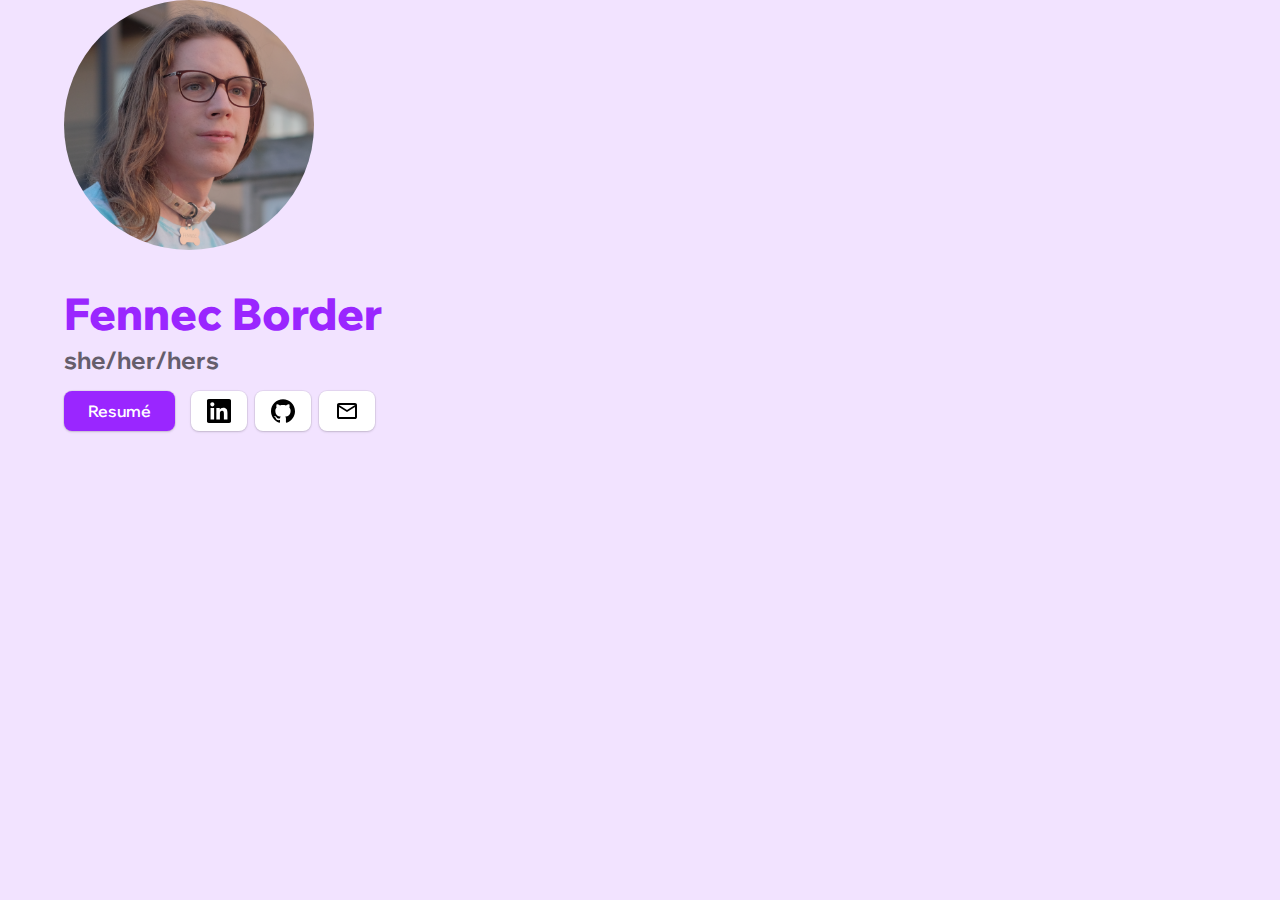
==== html/index.html @ 412e0c1d "yes" ====
<!DOCTYPE html>
<html lang="en">

<head>

    <meta charset="UTF-8">
    <meta name="viewport" content="width=device-width, initial-scale=1.0">
    <title>Fennec Border</title>
    <link rel="icon" type="image/png" href="./assets/images/fav.png">
    <!-- CSS -->
    <link href="./assets/css/index.css" rel="stylesheet">
    <!-- FONTS -->
    <link rel="preconnect" href="https://fonts.googleapis.com">
    <link rel="preconnect" href="https://fonts.gstatic.com" crossorigin>
    <link href="https://fonts.googleapis.com/css2?family=Wix+Madefor+Display:wght@400..800&display=swap"
        rel="stylesheet">
    <!-- Open Graph -->
    <meta name="description"
        content="Fennec has experience ranging from computers & web development to low-voltage electrical work and troubleshooting. She is a dependable team player and a motivated life-long learner.">
    <!-- Facebook Meta Tags -->
    <meta property="og:url" content="https://fenborder.com">
    <meta property="og:type" content="website">
    <meta property="og:title" content="Fennec Border">
    <meta property="og:description"
        content="Fennec has experience ranging from computers & web development to low-voltage electrical work and troubleshooting. She is a dependable team player and a motivated life-long learner.">
    <meta property="og:image" content="https://fenborder.com/assets/images/open-graph.jpg">
    <!-- Twitter Meta Tags -->
    <meta name="twitter:card" content="summary_large_image">
    <meta property="twitter:domain" content="fenborder.com">
    <meta property="twitter:url" content="https://fenborder.com/">
    <meta name="twitter:title"
        content="Fennec has experience ranging from computers & web development to low-voltage electrical work and troubleshooting. She is a dependable team player and a motivated life-long learner.">
    <meta name="twitter:description"
        content="Fennec has experience ranging from computers & web development to low-voltage electrical work and troubleshooting. She is a dependable team player and a motivated life-long learner.">
    <meta name="twitter:image" content="https://fenborder.com/assets/images/open-graph.jpg">
    <meta name="theme-color" content="#ff99b9">
</head>

<body>

    <div class="container fullHeight center">
        <a class="pfp" href="./new.html">
            <img src="./assets/images/profile.png">
        </a>
        <div class="spacer"></div>
        <div class="info">
            <h1>Fennec Border</h1>
            <h3 class="subtitle">she/her/hers</h3>
            <div class="buttons">
                <a class="button primary wide" title="Resumé" href="./new.html"
                    title="Resumé"><span>Resumé</span></a>
                <a class="button" tabindex="1" href="https://www.linkedin.com/in/fennec-border/"><svg role="img"
                        viewBox="0 0 24 24" xmlns="http://www.w3.org/2000/svg">
                        <title>LinkedIn</title>
                        <path
                            d="M20.447 20.452h-3.554v-5.569c0-1.328-.027-3.037-1.852-3.037-1.853 0-2.136 1.445-2.136 2.939v5.667H9.351V9h3.414v1.561h.046c.477-.9 1.637-1.85 3.37-1.85 3.601 0 4.267 2.37 4.267 5.455v6.286zM5.337 7.433c-1.144 0-2.063-.926-2.063-2.065 0-1.138.92-2.063 2.063-2.063 1.14 0 2.064.925 2.064 2.063 0 1.139-.925 2.065-2.064 2.065zm1.782 13.019H3.555V9h3.564v11.452zM22.225 0H1.771C.792 0 0 .774 0 1.729v20.542C0 23.227.792 24 1.771 24h20.451C23.2 24 24 23.227 24 22.271V1.729C24 .774 23.2 0 22.222 0h.003z" />
                    </svg></a>
                <a class="button" tabindex="1" title="GitHub" href="https://github.com/Flolon" title="GitHub"><svg
                        role="img" viewBox="0 0 24 24" xmlns="http://www.w3.org/2000/svg">
                        <title>GitHub</title>
                        <path
                            d="M12 .297c-6.63 0-12 5.373-12 12 0 5.303 3.438 9.8 8.205 11.385.6.113.82-.258.82-.577 0-.285-.01-1.04-.015-2.04-3.338.724-4.042-1.61-4.042-1.61C4.422 18.07 3.633 17.7 3.633 17.7c-1.087-.744.084-.729.084-.729 1.205.084 1.838 1.236 1.838 1.236 1.07 1.835 2.809 1.305 3.495.998.108-.776.417-1.305.76-1.605-2.665-.3-5.466-1.332-5.466-5.93 0-1.31.465-2.38 1.235-3.22-.135-.303-.54-1.523.105-3.176 0 0 1.005-.322 3.3 1.23.96-.267 1.98-.399 3-.405 1.02.006 2.04.138 3 .405 2.28-1.552 3.285-1.23 3.285-1.23.645 1.653.24 2.873.12 3.176.765.84 1.23 1.91 1.23 3.22 0 4.61-2.805 5.625-5.475 5.92.42.36.81 1.096.81 2.22 0 1.606-.015 2.896-.015 3.286 0 .315.21.69.825.57C20.565 22.092 24 17.592 24 12.297c0-6.627-5.373-12-12-12" />
                    </svg></a>
                <a class="button" tabindex="1" title="Email" href="mailto:me@fenborder.com" title="Email"><svg
                        xmlns="http://www.w3.org/2000/svg" height="24" viewBox="0 -960 960 960" width="24">
                        <title>Email</title>
                        <path
                            d="M160-160q-33 0-56.5-23.5T80-240v-480q0-33 23.5-56.5T160-800h640q33 0 56.5 23.5T880-720v480q0 33-23.5 56.5T800-160H160Zm320-280L160-640v400h640v-400L480-440Zm0-80 320-200H160l320 200ZM160-640v-80 480-400Z" />
                    </svg></a>
            </div>
        </div>
    </div>

</body>

</html>
---- html/assets/css/index.css ----
:root {
	--primary: #9a26ff;
	--primary-active: #8e2ae7;
	--primary-bg: #f2e3ff;
	--secondary: #655e6c;
	--secondary-bg: #e7cbff;
}

body {
	background: var(--primary-bg);
	margin: 0;
	font-family: "Wix Madefor Display", sans-serif;
	font-optical-sizing: auto;
	font-style: normal;
	color: var(--secondary);
}

a {
	text-decoration: none;
	color: var(--primary);
}

button {
	background: none;
	color: inherit;
	border: none;
	padding: 0;
	font: inherit;
	cursor: pointer;
	outline: inherit;
}

.flex-grow {
	display: flex;
	flex-grow: 1;
}

.container {
	margin: 0 auto;
	padding: 0 calc(100vw * 0.05);
}

.container.fullHeight {
	height: 100vh;
}

.container.center {
	align-items: center;
	justify-content: center;
}

.flex {
	display: flex;
}

.flex-grow {
	display: flex;
	flex-grow: 1;
}

.flex-column {
	flex-flow: column;
}

.full-width {
	width: 100%;
}

.margin-top {
	margin-top: 1rem;
}

.margin-bottom {
	margin-bottom: 1rem;
}

.title.primary {
	color: var(--primary);
}

.nav {
	display: flex;
	background: #fff;
	box-shadow: rgba(0, 0, 0, 0.05) 0px 6px 24px 0px, rgba(0, 0, 0, 0.08) 0px 0px 0px 1px;
}

.nav .container {
	display: flex;
	align-items: center;
	height: auto;
	line-height: normal;
	padding: 0.75rem 12px;
}

.nav .buttons {
	display: inline-flex;
	align-items: center;
	margin: 0!important;
}

.nav .title {
	font-weight: 700;
	font-size: 1.25rem;
	color: var(--primary);
	text-decoration: none;
}

.pfp img {
	object-fit: cover;
	width: 250px;
	height: 250px;
	border-radius: 50%;
}

.spacer {
	padding: 1rem;
}

.info {
	line-height: normal;
}

.info h1 {
	color: var(--primary);
	font-weight: 800;
	font-size: 2.75rem;
	margin: 0;
}

.info .subtitle {
	margin: 0.25rem 0 1rem 0;
	font-size: 1.5rem;
}

article {
	display: block;
}

.buttons {
	margin-bottom: 1rem;
	display: flex;
}

.buttons .button.primary:first-child {
	margin-right: 8px;
}

.buttons .button:not(:first-child) {
	margin-left: 8px;
}

.button {
	display: inline-flex;
	align-items: center;
	justify-content: center;
	cursor: pointer;
	text-decoration: none;
	font-weight: 600;
	background: #fff;
	padding: 0.5em 1rem;
	border-radius: 8px;
	box-shadow: rgba(0, 0, 0, 0.1) 0px 1px 3px 0px,
		rgba(0, 0, 0, 0.06) 0px 1px 2px 0px, rgba(0, 0, 0, 0.05) 0px 0px 0px 1px;
	transition: box-shadow 0.15s ease-out, background-color 0.15s ease-out;
}

.button svg {
	width: 24px;
	height: 24px;
}

.button:hover {
	box-shadow: rgba(0, 0, 0, 0.1) 0px 4px 6px -1px,
		rgba(0, 0, 0, 0.06) 0px 2px 4px -1px, rgba(0, 0, 0, 0.05) 0px 0px 0px 1px;
}

.button:focus {
	background: #f8f8f8;
	box-shadow: rgba(0, 0, 0, 0.1) 0px 10px 15px -3px,
		rgba(0, 0, 0, 0.05) 0px 4px 6px -2px, rgba(0, 0, 0, 0.05) 0px 0px 0px 1px;
}

.button.primary {
	background: var(--primary);
	color: #fff;
}

.button.primary:hover {
	/* 	background: #a33aff; */
}

.button.primary:focus {
	background: var(--primary-active);
}

.button.wide {
	padding: 0.5em 1.5rem;
}

.topHeader {
	display: flex;
	align-items: center;
	align-content: center;
	width: 100%;
}

.topHeader .buttons {
	margin: 0;
	justify-content: flex-end;
	align-content: center;
}

footer {
	margin: 3rem auto 0 auto;
	padding: 1rem calc(100vw * 0.05);
	background-color: var(--secondary-bg);
}

footer h1, footer h2, footer h3, footer h4 {
	margin: 0;
}
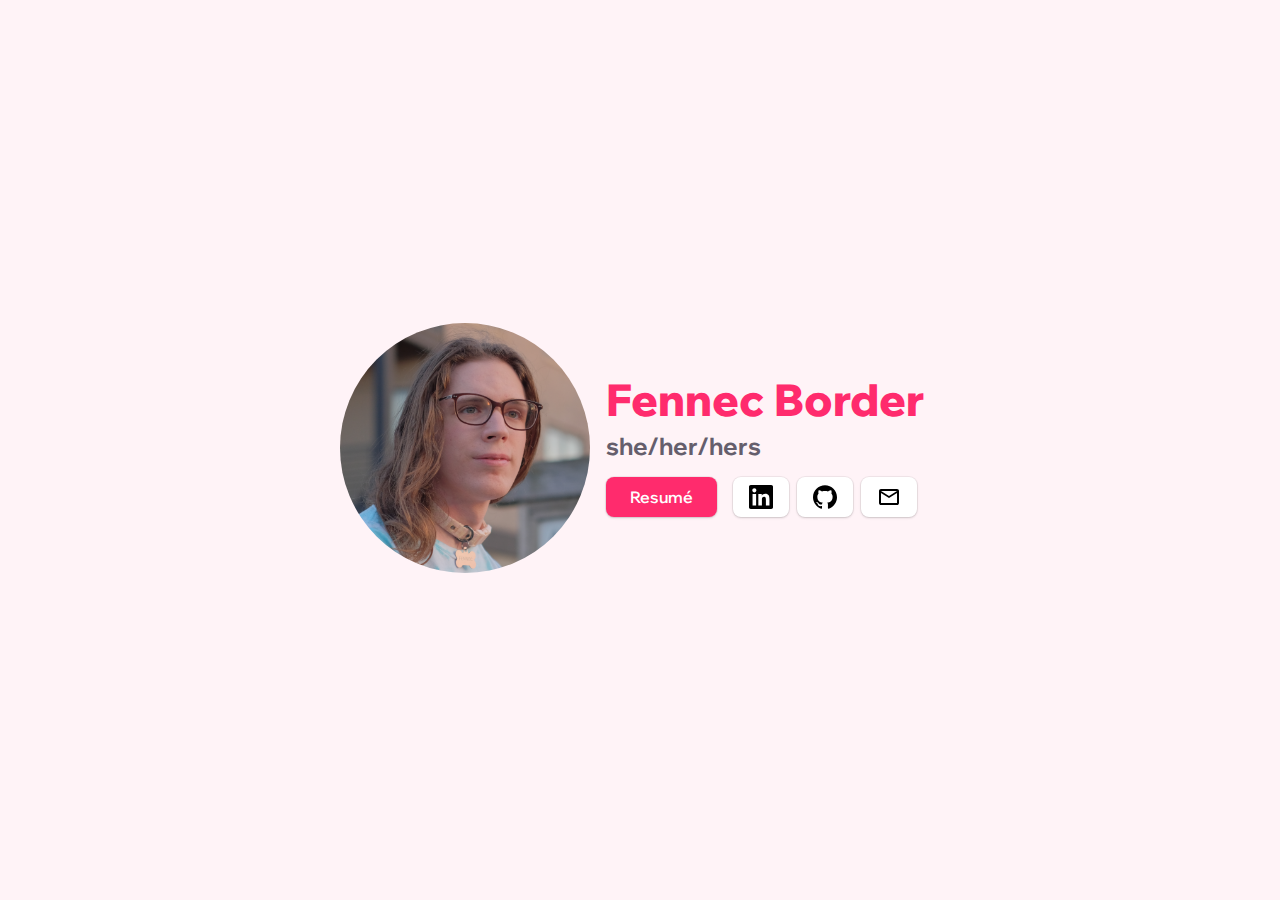
==== commit bf9cb460: "add gitignore change colors & fix on mobile" ====
--- a/html/index.html
+++ b/html/index.html
@@ -38,39 +38,38 @@
 
 <body>
 
-    <div class="container fullHeight center">
-        <a class="pfp" href="./new.html">
-            <img src="./assets/images/profile.png">
-        </a>
-        <div class="spacer"></div>
-        <div class="info">
-            <h1>Fennec Border</h1>
-            <h3 class="subtitle">she/her/hers</h3>
-            <div class="buttons">
-                <a class="button primary wide" title="Resumé" href="./new.html"
-                    title="Resumé"><span>Resumé</span></a>
-                <a class="button" tabindex="1" href="https://www.linkedin.com/in/fennec-border/"><svg role="img"
-                        viewBox="0 0 24 24" xmlns="http://www.w3.org/2000/svg">
-                        <title>LinkedIn</title>
-                        <path
-                            d="M20.447 20.452h-3.554v-5.569c0-1.328-.027-3.037-1.852-3.037-1.853 0-2.136 1.445-2.136 2.939v5.667H9.351V9h3.414v1.561h.046c.477-.9 1.637-1.85 3.37-1.85 3.601 0 4.267 2.37 4.267 5.455v6.286zM5.337 7.433c-1.144 0-2.063-.926-2.063-2.065 0-1.138.92-2.063 2.063-2.063 1.14 0 2.064.925 2.064 2.063 0 1.139-.925 2.065-2.064 2.065zm1.782 13.019H3.555V9h3.564v11.452zM22.225 0H1.771C.792 0 0 .774 0 1.729v20.542C0 23.227.792 24 1.771 24h20.451C23.2 24 24 23.227 24 22.271V1.729C24 .774 23.2 0 22.222 0h.003z" />
-                    </svg></a>
-                <a class="button" tabindex="1" title="GitHub" href="https://github.com/Flolon" title="GitHub"><svg
-                        role="img" viewBox="0 0 24 24" xmlns="http://www.w3.org/2000/svg">
-                        <title>GitHub</title>
-                        <path
-                            d="M12 .297c-6.63 0-12 5.373-12 12 0 5.303 3.438 9.8 8.205 11.385.6.113.82-.258.82-.577 0-.285-.01-1.04-.015-2.04-3.338.724-4.042-1.61-4.042-1.61C4.422 18.07 3.633 17.7 3.633 17.7c-1.087-.744.084-.729.084-.729 1.205.084 1.838 1.236 1.838 1.236 1.07 1.835 2.809 1.305 3.495.998.108-.776.417-1.305.76-1.605-2.665-.3-5.466-1.332-5.466-5.93 0-1.31.465-2.38 1.235-3.22-.135-.303-.54-1.523.105-3.176 0 0 1.005-.322 3.3 1.23.96-.267 1.98-.399 3-.405 1.02.006 2.04.138 3 .405 2.28-1.552 3.285-1.23 3.285-1.23.645 1.653.24 2.873.12 3.176.765.84 1.23 1.91 1.23 3.22 0 4.61-2.805 5.625-5.475 5.92.42.36.81 1.096.81 2.22 0 1.606-.015 2.896-.015 3.286 0 .315.21.69.825.57C20.565 22.092 24 17.592 24 12.297c0-6.627-5.373-12-12-12" />
-                    </svg></a>
-                <a class="button" tabindex="1" title="Email" href="mailto:me@fenborder.com" title="Email"><svg
-                        xmlns="http://www.w3.org/2000/svg" height="24" viewBox="0 -960 960 960" width="24">
-                        <title>Email</title>
-                        <path
-                            d="M160-160q-33 0-56.5-23.5T80-240v-480q0-33 23.5-56.5T160-800h640q33 0 56.5 23.5T880-720v480q0 33-23.5 56.5T800-160H160Zm320-280L160-640v400h640v-400L480-440Zm0-80 320-200H160l320 200ZM160-640v-80 480-400Z" />
-                    </svg></a>
-            </div>
-        </div>
+    <div class="container flex flex-wrap flex-content-center fullHeight center">
+		<a class="pfp" href="./new.html">
+		<img src="./assets/images/profile.png">
+		</a>
+		<div class="info">
+			<h1>Fennec Border</h1>
+			<h3 class="subtitle">she/her/hers</h3>
+			<div class="buttons">
+				<a class="button primary wide" title="Resumé" href="./new.html"
+									      title="Resumé"><span>Resumé</span></a>
+				<a class="button" tabindex="1" href="https://www.linkedin.com/in/fennec-border/"><svg role="img"
+														      viewBox="0 0 24 24" xmlns="http://www.w3.org/2000/svg">
+						<title>LinkedIn</title>
+						<path
+								d="M20.447 20.452h-3.554v-5.569c0-1.328-.027-3.037-1.852-3.037-1.853 0-2.136 1.445-2.136 2.939v5.667H9.351V9h3.414v1.561h.046c.477-.9 1.637-1.85 3.37-1.85 3.601 0 4.267 2.37 4.267 5.455v6.286zM5.337 7.433c-1.144 0-2.063-.926-2.063-2.065 0-1.138.92-2.063 2.063-2.063 1.14 0 2.064.925 2.064 2.063 0 1.139-.925 2.065-2.064 2.065zm1.782 13.019H3.555V9h3.564v11.452zM22.225 0H1.771C.792 0 0 .774 0 1.729v20.542C0 23.227.792 24 1.771 24h20.451C23.2 24 24 23.227 24 22.271V1.729C24 .774 23.2 0 22.222 0h.003z" />
+					</svg></a>
+					<a class="button" tabindex="1" title="GitHub" href="https://github.com/Flolon" title="GitHub"><svg
+														       role="img" viewBox="0 0 24 24" xmlns="http://www.w3.org/2000/svg">
+							<title>GitHub</title>
+							<path
+									d="M12 .297c-6.63 0-12 5.373-12 12 0 5.303 3.438 9.8 8.205 11.385.6.113.82-.258.82-.577 0-.285-.01-1.04-.015-2.04-3.338.724-4.042-1.61-4.042-1.61C4.422 18.07 3.633 17.7 3.633 17.7c-1.087-.744.084-.729.084-.729 1.205.084 1.838 1.236 1.838 1.236 1.07 1.835 2.809 1.305 3.495.998.108-.776.417-1.305.76-1.605-2.665-.3-5.466-1.332-5.466-5.93 0-1.31.465-2.38 1.235-3.22-.135-.303-.54-1.523.105-3.176 0 0 1.005-.322 3.3 1.23.96-.267 1.98-.399 3-.405 1.02.006 2.04.138 3 .405 2.28-1.552 3.285-1.23 3.285-1.23.645 1.653.24 2.873.12 3.176.765.84 1.23 1.91 1.23 3.22 0 4.61-2.805 5.625-5.475 5.92.42.36.81 1.096.81 2.22 0 1.606-.015 2.896-.015 3.286 0 .315.21.69.825.57C20.565 22.092 24 17.592 24 12.297c0-6.627-5.373-12-12-12" />
+						</svg></a>
+						<a class="button" tabindex="1" title="Email" href="mailto:me@fenborder.com" title="Email"><svg
+															    xmlns="http://www.w3.org/2000/svg" height="24" viewBox="0 -960 960 960" width="24">
+								<title>Email</title>
+								<path
+										d="M160-160q-33 0-56.5-23.5T80-240v-480q0-33 23.5-56.5T160-800h640q33 0 56.5 23.5T880-720v480q0 33-23.5 56.5T800-160H160Zm320-280L160-640v400h640v-400L480-440Zm0-80 320-200H160l320 200ZM160-640v-80 480-400Z" />
+							</svg></a>
+			</div>
+		</div>
     </div>
 
 </body>
 
-</html>+</html>
--- a/html/assets/css/index.css
+++ b/html/assets/css/index.css
@@ -1,9 +1,8 @@
 :root {
-	--primary: #9a26ff;
-	--primary-active: #8e2ae7;
-	--primary-bg: #f2e3ff;
-	--secondary: #655e6c;
-	--secondary-bg: #e7cbff;
+    --primary: #ff2b6d;
+    --primary-active: #e33f72;
+    --primary-bg: #fff3f7;
+    --secondary: #655e6c;
 }
 
 body {
@@ -35,6 +34,10 @@
 	flex-grow: 1;
 }
 
+.flex-wrap {
+	flex-wrap: wrap;
+}
+
 .container {
 	margin: 0 auto;
 	padding: 0 calc(100vw * 0.05);
@@ -62,6 +65,10 @@
 	flex-flow: column;
 }
 
+.flex-content-center {
+	align-content: center;
+}
+
 .full-width {
 	width: 100%;
 }
@@ -80,6 +87,7 @@
 
 .nav {
 	display: flex;
+	z-index: 2;
 	background: #fff;
 	box-shadow: rgba(0, 0, 0, 0.05) 0px 6px 24px 0px, rgba(0, 0, 0, 0.08) 0px 0px 0px 1px;
 }
@@ -95,12 +103,12 @@
 .nav .buttons {
 	display: inline-flex;
 	align-items: center;
-	margin: 0!important;
+	padding: 0!important;
 }
 
 .nav .title {
 	font-weight: 700;
-	font-size: 1.25rem;
+	font-size: 1.3rem;
 	color: var(--primary);
 	text-decoration: none;
 }
@@ -114,10 +122,17 @@
 
 .spacer {
 	padding: 1rem;
-}
+}	
 
 .info {
 	line-height: normal;
+	margin: 1rem;
+}
+
+@media only screen and (max-width: 667px) {
+	.info {
+		text-align: center;
+	}
 }
 
 .info h1 {
@@ -128,7 +143,7 @@
 }
 
 .info .subtitle {
-	margin: 0.25rem 0 1rem 0;
+	margin: 0.25rem 0;
 	font-size: 1.5rem;
 }
 
@@ -137,7 +152,7 @@
 }
 
 .buttons {
-	margin-bottom: 1rem;
+	padding: 0.75rem 0;
 	display: flex;
 }
 
@@ -161,7 +176,7 @@
 	border-radius: 8px;
 	box-shadow: rgba(0, 0, 0, 0.1) 0px 1px 3px 0px,
 		rgba(0, 0, 0, 0.06) 0px 1px 2px 0px, rgba(0, 0, 0, 0.05) 0px 0px 0px 1px;
-	transition: box-shadow 0.15s ease-out, background-color 0.15s ease-out;
+	transition: box-shadow 0.15s ease-out, background-color 0.15s ease-out, fill 0.15 ease-out;
 }
 
 .button svg {
@@ -197,6 +212,15 @@
 	padding: 0.5em 1.5rem;
 }
 
+.button.iconOnly {
+	background: none;
+	box-shadow: none;
+}
+
+.button.iconOnly:hover svg {
+	fill: var(--primary);
+}
+
 .topHeader {
 	display: flex;
 	align-items: center;
@@ -211,11 +235,12 @@
 }
 
 footer {
+	display: flex;
 	margin: 3rem auto 0 auto;
 	padding: 1rem calc(100vw * 0.05);
-	background-color: var(--secondary-bg);
+	background-color: rgba(0, 0, 0, 0.028);
 }
 
 footer h1, footer h2, footer h3, footer h4 {
 	margin: 0;
-}+}
